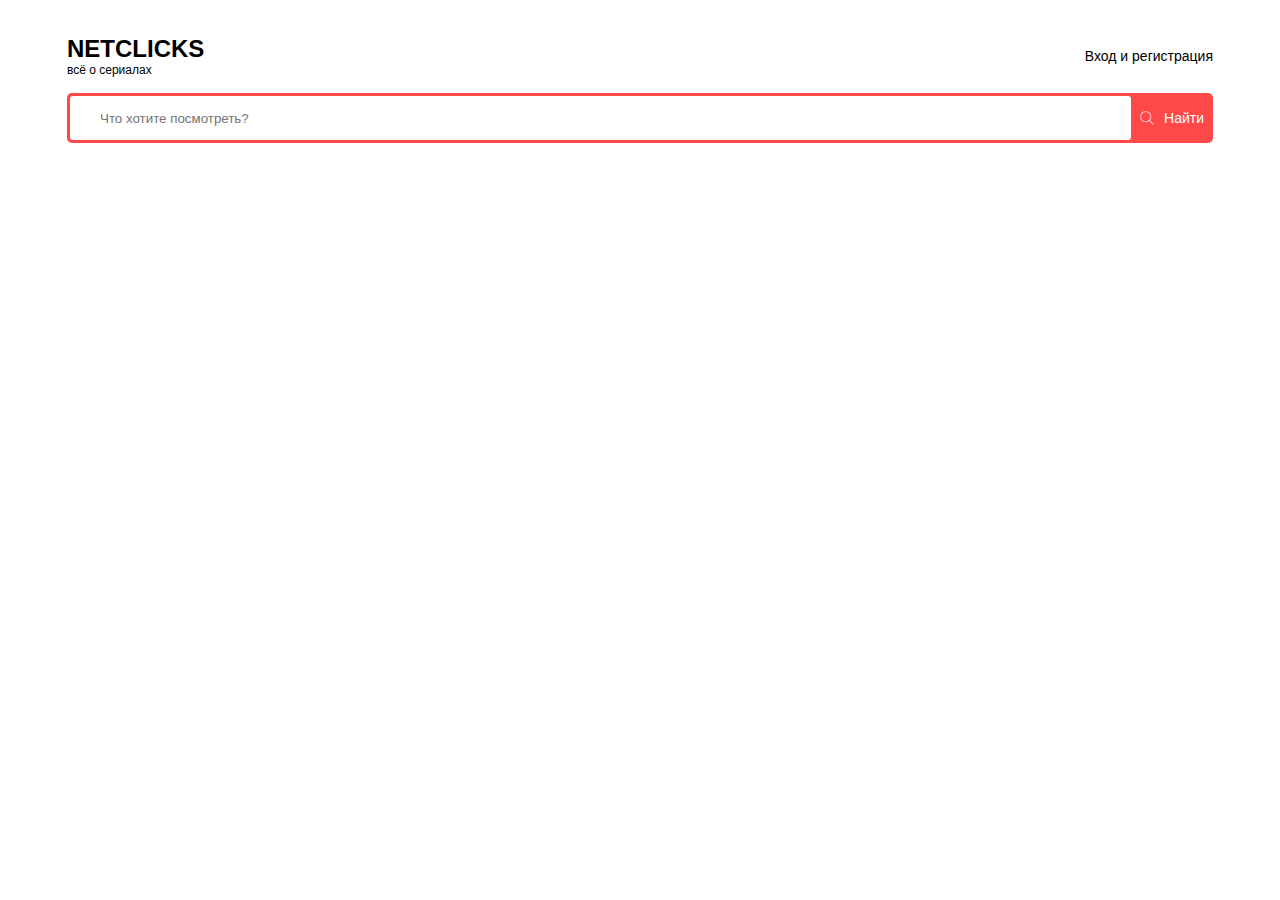
==== index.html @ 92b27bd5 "start" ====
<!DOCTYPE html>
<html lang="en">

<head>
	<meta charset="UTF-8">
	<meta name="viewport" content="width=device-width, initial-scale=1.0">
	<title>Netclicks</title>
	<link rel="stylesheet" href="./style.css">
</head>

<body>

	<header class="header">
		<div class="container">
			<div class="header-box">
				<div class="header-logo">
					<h1>NETCLICKS</h1>
					<p>всё о сериалах</p>
				</div>
				<div class="header-controls">
					<a href="#">Вход и регистрация</a>
				</div>
				<div class="header-controls--mobile">
					<img src="./images/burger.svg" alt="burger">
				</div>
			</div>
		</div>
	</header>
	<main>
		<section class="search">
			<div class="container">
				<div class="search-box">
					<input type="text" placeholder="Что хотите посмотреть?">
					<button>
						<img src="./images/search.svg" alt="search">
						<span>Найти</span>
					</button>
				</div>
			</div>
		</section>
		<section class="content">
			<div class="container"></div>
		</section>
	</main>

</body>

</html>
---- style.css ----
* {
	box-sizing: border-box;
}

body {
	margin: 0;
	padding: 0;
}

.container {
	max-width: 1194px;
	padding: 0 24px;
	margin: 0 auto;
}

.header {
	margin: 34px 0 15px 0;
}

.header-box {
	display: flex;
	justify-content: space-between;
	align-items: center;
}

.header-logo h1 {
	font-family: Inter, sans-serif;
	font-size: 24px;
	font-weight: 700;
	line-height: 29px;
	margin: 0;
}

.header-logo p {
	font-family: Inter, sans-serif;
	font-size: 12px;
	font-weight: 300;
	line-height: 15px;
	margin: 0;
}

.header-controls a {
	font-family: Inter, sans-serif;
	font-size: 14px;
	font-weight: 400;
	line-height: 17px;
	text-decoration: none;
	color: rgb(0, 0, 0);
}

.header-controls a:hover {
	color: rgb(255, 73, 73);
}

.header-controls--mobile {
	display: none;
	align-self: flex-start;
}

.search-box {
	height: 50px;
	display: flex;
	justify-content: space-between;
	align-items: center;
	gap: 3px;
	padding: 3px;
	border-radius: 5px;
	background: rgb(255, 73, 73);
}

.search-box input {
	flex-grow: 1;
	height: 100%;
	min-width: 0;
	padding: 0 30px;
	border: none;
	outline: none;
	border-radius: 3px;
	background: rgb(255, 255, 255);
}

.search-box button {
	height: 100%;
	display: flex;
	align-items: center;
	gap: 10px;
	background-color: rgb(255, 73, 73);
	border: none;
	color: rgb(255, 255, 255);
	font-family: Inter, sans-serif;
	font-size: 14px;
	font-weight: 400;
	line-height: 17px;
	cursor: pointer;
}

@media (max-width: 768px) {
	.header-controls {
		display: none;
	}

	.header-controls--mobile {
		display: block;
	}

	.search-box input {
		padding: 0 15px;
	}
}
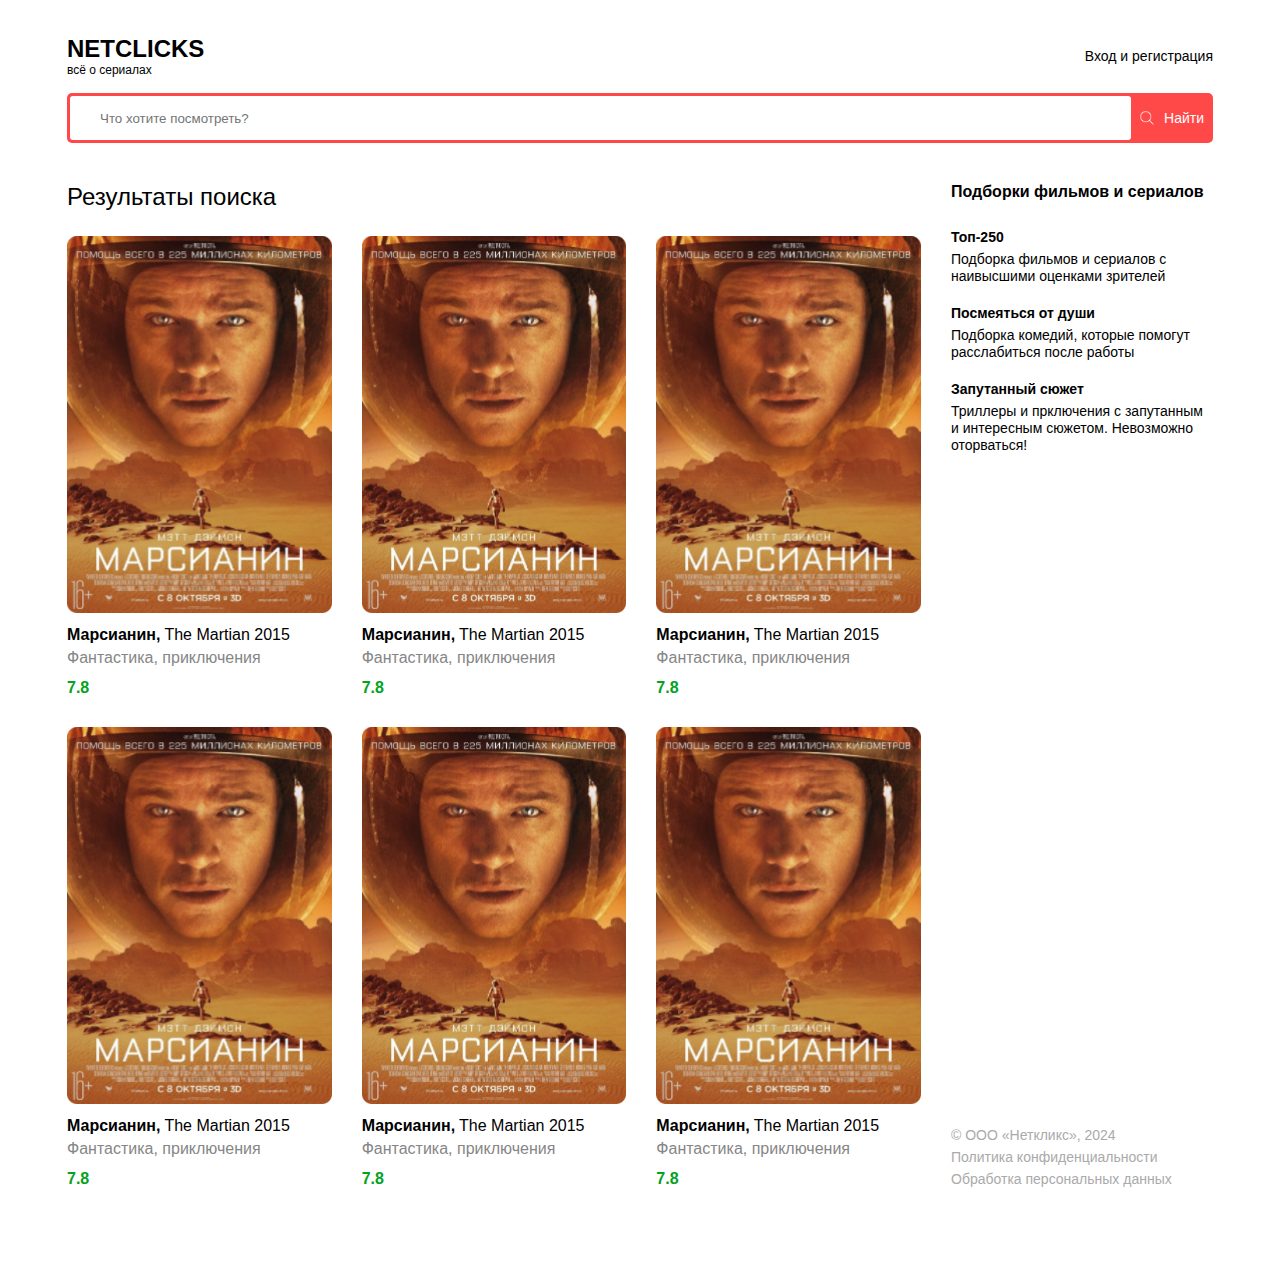
==== commit bc82337a: "second day" ====
--- a/index.html
+++ b/index.html
@@ -39,7 +39,111 @@
 			</div>
 		</section>
 		<section class="content">
-			<div class="container"></div>
+			<div class="container">
+				<div class="content-box">
+					<div class="content-main">
+						<h2 class="content-main__title">Результаты поиска</h2>
+						<div class="content-cards">
+							<div class="content-cards__item">
+								<div class="content-cards__item--img">
+									<img src="./images/pic.png" alt="film">
+								</div>
+								<div class="content-cards__item--title">
+									<h5>Марсианин,</h5>
+									<span>The Martian 2015</span>
+								</div>
+								<p class="content-cards__item--description">Фантастика, приключения</p>
+								<p class="content-cards__item--rating">7.8</p>
+							</div>
+							<div class="content-cards__item">
+								<div class="content-cards__item--img">
+									<img src="./images/pic.png" alt="film">
+								</div>
+								<div class="content-cards__item--title">
+									<h5>Марсианин,</h5>
+									<span>The Martian 2015</span>
+								</div>
+								<p class="content-cards__item--description">Фантастика, приключения</p>
+								<p class="content-cards__item--rating">7.8</p>
+							</div>
+							<div class="content-cards__item">
+								<div class="content-cards__item--img">
+									<img src="./images/pic.png" alt="film">
+								</div>
+								<div class="content-cards__item--title">
+									<h5>Марсианин,</h5>
+									<span>The Martian 2015</span>
+								</div>
+								<p class="content-cards__item--description">Фантастика, приключения</p>
+								<p class="content-cards__item--rating">7.8</p>
+							</div>
+							<div class="content-cards__item">
+								<div class="content-cards__item--img">
+									<img src="./images/pic.png" alt="film">
+								</div>
+								<div class="content-cards__item--title">
+									<h5>Марсианин,</h5>
+									<span>The Martian 2015</span>
+								</div>
+								<p class="content-cards__item--description">Фантастика, приключения</p>
+								<p class="content-cards__item--rating">7.8</p>
+							</div>
+							<div class="content-cards__item">
+								<div class="content-cards__item--img">
+									<img src="./images/pic.png" alt="film">
+								</div>
+								<div class="content-cards__item--title">
+									<h5>Марсианин,</h5>
+									<span>The Martian 2015</span>
+								</div>
+								<p class="content-cards__item--description">Фантастика, приключения</p>
+								<p class="content-cards__item--rating">7.8</p>
+							</div>
+							<div class="content-cards__item">
+								<div class="content-cards__item--img">
+									<img src="./images/pic.png" alt="film">
+								</div>
+								<div class="content-cards__item--title">
+									<h5>Марсианин,</h5>
+									<span>The Martian 2015</span>
+								</div>
+								<p class="content-cards__item--description">Фантастика, приключения</p>
+								<p class="content-cards__item--rating">7.8</p>
+							</div>
+						</div>
+					</div>
+					<div class="content-sidebar">
+						<div class="content-sidebar__info">
+							<h4 class="content-sidebar__info--title">Подборки фильмов и сериалов</h4>
+							<div class="content-sidebar__info--wrapper">
+								<div class="content-sidebar__info--item">
+									<h5>Топ-250</h5>
+									<p>Подборка фильмов и сериалов
+										с наивысшими оценками
+										зрителей</p>
+								</div>
+								<div class="content-sidebar__info--item">
+									<h5>Посмеяться от души</h5>
+									<p>Подборка комедий, которые
+										помогут расслабиться после
+										работы</p>
+								</div>
+								<div class="content-sidebar__info--item">
+									<h5>Запутанный сюжет</h5>
+									<p>Триллеры и прключения
+										с запутанным и интересным
+										сюжетом. Невозможно оторваться!</p>
+								</div>
+							</div>
+						</div>
+						<div class="content-sidebar__footer">
+							<p>© ООО «Неткликс», 2024</p>
+							<a href="#">Политика конфиденциальности</a>
+							<a href="#">Обработка персональных данных</a>
+						</div>
+					</div>
+				</div>
+			</div>
 		</section>
 	</main>
 
--- a/style.css
+++ b/style.css
@@ -55,6 +55,10 @@
 .header-controls--mobile {
 	display: none;
 	align-self: flex-start;
+}
+
+.search {
+	margin-bottom: 39px;
 }
 
 .search-box {
@@ -94,6 +98,283 @@
 	cursor: pointer;
 }
 
+.content {
+	margin-bottom: 94px;
+}
+
+.content-box {
+	display: flex;
+	justify-content: space-between;
+	gap: 30px;
+}
+
+.content-main {
+	flex-grow: 1;
+}
+
+.content-main__title {
+	color: rgb(0, 0, 0);
+	font-family: Inter, sans-serif;
+	font-size: 24px;
+	font-weight: 500;
+	line-height: 29px;
+	margin: 0 0 25px 0;
+}
+
+.content-cards {
+	display: flex;
+	flex-wrap: wrap;
+	gap: 30px;
+}
+
+.content-cards__item {
+	width: calc((100% - (30px *2)) / 3);
+}
+
+.content-cards__item--img {
+	width: 100%;
+	display: block;
+}
+
+.content-cards__item--img img {
+	width: 100%;
+	display: block;
+	margin-bottom: 12px;
+}
+
+.content-cards__item--title {
+	display: flex;
+	flex-wrap: wrap;
+	gap: 4px;
+	margin-bottom: 4px;
+}
+
+.content-cards__item--title h5,
+.content-cards__item--title span {
+	font-family: Inter, sans-serif;
+	font-size: 16px;
+	line-height: 19px;
+	margin: 0;
+}
+
+.content-cards__item--title span {
+	font-weight: 400;
+}
+
+.content-cards__item--title h5 {
+	font-weight: 700;
+}
+
+.content-cards__item--description {
+	color: rgb(134, 134, 134);
+	font-family: Inter, sans-serif;
+	font-size: 16px;
+	font-weight: 400;
+	line-height: 19px;
+	margin: 0 0 11px 0;
+}
+
+.content-cards__item--rating {
+	color: rgb(4, 163, 30);
+	font-family: Inter, sans-serif;
+	font-size: 16px;
+	font-weight: 700;
+	line-height: 19px;
+	margin: 0;
+}
+
+.content-sidebar {
+	width: 262px;
+	min-width: 262px;
+	display: flex;
+	flex-direction: column;
+	justify-content: space-between;
+}
+
+.content-sidebar__info {
+	margin-bottom: 120px;
+}
+
+.content-sidebar__info--title {
+	color: rgb(0, 0, 0);
+	font-family: Inter, sans-serif;
+	font-size: 16px;
+	font-weight: 700;
+	line-height: 19px;
+	margin: 0 0 28px 0;
+}
+
+.content-sidebar__info--wrapper {
+	display: flex;
+	flex-direction: column;
+	gap: 20px;
+}
+
+.content-sidebar__info--item {
+	display: flex;
+	flex-direction: column;
+}
+
+.content-sidebar__info--item h5,
+.content-sidebar__info--item p {
+	color: rgb(0, 0, 0);
+	font-family: Inter, sans-serif;
+	font-size: 14px;
+	line-height: 17px;
+	margin: 0;
+}
+
+.content-sidebar__info--item h5 {
+	font-weight: 700;
+	margin-bottom: 5px;
+}
+
+.content-sidebar__info--item p {
+	font-weight: 400;
+}
+
+.content-sidebar__footer {
+	display: flex;
+	flex-direction: column;
+	gap: 5px;
+}
+
+.content-sidebar__footer p,
+.content-sidebar__footer a {
+	color: rgb(170, 170, 170);
+	font-family: Inter, sans-serif;
+	font-size: 14px;
+	font-weight: 400;
+	line-height: 17px;
+}
+
+.content-sidebar__footer p {
+	margin: 0;
+}
+
+.content-sidebar__footer a {
+	text-decoration: none;
+}
+
+.content-sidebar__footer a:hover {
+	color: rgb(255, 73, 73);
+}
+
+.content-film {
+	flex-grow: 1;
+	display: flex;
+	justify-content: space-between;
+	gap: 28px;
+}
+
+.content-film__img {
+	width: calc((100%-28px)/2);
+	display: flex;
+	justify-content: center;
+}
+
+.content-film__img img {
+	width: 100%;
+	display: block;
+	min-width: 450px;
+	max-width: 450px;
+}
+
+.content-film__info {
+	width: calc((100%-28px)/2);
+	display: flex;
+	flex-direction: column;
+	justify-content: space-between;
+	gap: 30px;
+}
+
+.content-film__info--title {
+	display: flex;
+	flex-wrap: wrap;
+	gap: 4px;
+	margin-bottom: 3px;
+}
+
+.content-film__info--title h1,
+.content-film__info--title span {
+	color: rgb(0, 0, 0);
+	font-family: Inter, sans-serif;
+	font-size: 24px;
+	line-height: 29px;
+	margin: 0;
+}
+
+.content-film__info--title h1 {
+	font-weight: 700;
+}
+
+.content-film__info--title span {
+	font-weight: 400;
+}
+
+.content-film__info--content>*:last-child {
+	margin-bottom: 0;
+}
+
+.content-film__info--description {
+	color: rgb(134, 134, 134);
+	font-family: Inter, sans-serif;
+	font-size: 16px;
+	font-weight: 400;
+	line-height: 19px;
+	margin: 0 0 2px 0;
+}
+
+.content-film__info--raiting {
+	color: rgb(4, 163, 30);
+	font-family: Inter, sans-serif;
+	font-size: 16px;
+	font-weight: 700;
+	line-height: 19px;
+	margin: 0 0 29px 0;
+}
+
+.content-film__info--text {
+	color: rgb(0, 0, 0);
+	font-family: Inter, sans-serif;
+	font-size: 14px;
+	font-weight: 400;
+	line-height: 17px;
+	margin: 0 0 18px 0;
+}
+
+.content-film__info--controls button {
+	padding: 16px 98px;
+	color: rgb(255, 255, 255);
+	font-family: Inter, sans-serif;
+	font-size: 14px;
+	font-weight: 400;
+	line-height: 17px;
+	border-radius: 5px;
+	background-color: rgb(255, 73, 73);
+	border: none;
+	outline: none;
+	cursor: pointer;
+}
+
+@media (max-width: 991px) {
+	.content-cards__item {
+		width: calc(100% - 30px) / 2);
+	}
+
+	.content-film {
+		flex-direction: column;
+	}
+
+	.content-film__img {
+		width: 100%;
+	}
+
+	.content-film__info {
+		width: 100%;
+	}
+}
+
 @media (max-width: 768px) {
 	.header-controls {
 		display: none;
@@ -106,4 +387,19 @@
 	.search-box input {
 		padding: 0 15px;
 	}
+
+	.content-box {
+		flex-direction: column;
+	}
+
+	.content-sidebar {
+		width: 100%;
+	}
+}
+
+@media (max-width:480px) {
+	.content-cards__item {
+		width: 100%;
+		min-width: 100%;
+	}
 }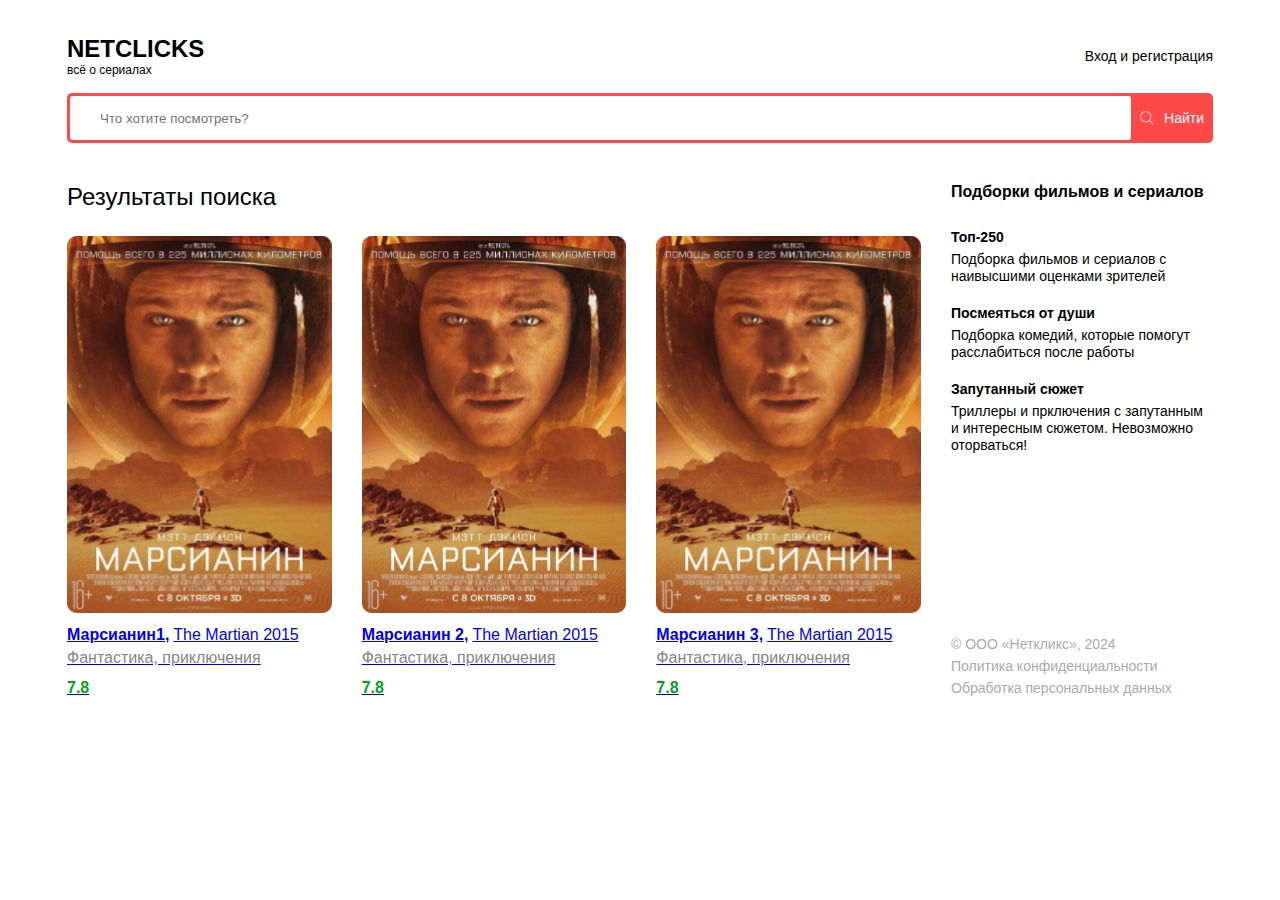
==== commit cff1f9d4: "add script" ====
--- a/index.html
+++ b/index.html
@@ -5,6 +5,7 @@
 	<meta charset="UTF-8">
 	<meta name="viewport" content="width=device-width, initial-scale=1.0">
 	<title>Netclicks</title>
+	<script src="./script.js" defer></script>
 	<link rel="stylesheet" href="./style.css">
 </head>
 
@@ -30,8 +31,8 @@
 		<section class="search">
 			<div class="container">
 				<div class="search-box">
-					<input type="text" placeholder="Что хотите посмотреть?">
-					<button>
+					<input id="search-input" type="text" placeholder="Что хотите посмотреть?">
+					<button id="search-button">
 						<img src="./images/search.svg" alt="search">
 						<span>Найти</span>
 					</button>
@@ -44,7 +45,7 @@
 					<div class="content-main">
 						<h2 class="content-main__title">Результаты поиска</h2>
 						<div class="content-cards">
-							<div class="content-cards__item">
+							<a href="./film.html" class="content-cards__item">
 								<div class="content-cards__item--img">
 									<img src="./images/pic.png" alt="film">
 								</div>
@@ -54,8 +55,8 @@
 								</div>
 								<p class="content-cards__item--description">Фантастика, приключения</p>
 								<p class="content-cards__item--rating">7.8</p>
-							</div>
-							<div class="content-cards__item">
+							</a>
+							<a href="./film.html" class="content-cards__item">
 								<div class="content-cards__item--img">
 									<img src="./images/pic.png" alt="film">
 								</div>
@@ -65,8 +66,8 @@
 								</div>
 								<p class="content-cards__item--description">Фантастика, приключения</p>
 								<p class="content-cards__item--rating">7.8</p>
-							</div>
-							<div class="content-cards__item">
+							</a>
+							<a href="./film.html" class="content-cards__item">
 								<div class="content-cards__item--img">
 									<img src="./images/pic.png" alt="film">
 								</div>
@@ -76,8 +77,8 @@
 								</div>
 								<p class="content-cards__item--description">Фантастика, приключения</p>
 								<p class="content-cards__item--rating">7.8</p>
-							</div>
-							<div class="content-cards__item">
+							</a>
+							<a href="./film.html" class="content-cards__item">
 								<div class="content-cards__item--img">
 									<img src="./images/pic.png" alt="film">
 								</div>
@@ -87,8 +88,8 @@
 								</div>
 								<p class="content-cards__item--description">Фантастика, приключения</p>
 								<p class="content-cards__item--rating">7.8</p>
-							</div>
-							<div class="content-cards__item">
+							</a>
+							<a href="./film.html" class="content-cards__item">
 								<div class="content-cards__item--img">
 									<img src="./images/pic.png" alt="film">
 								</div>
@@ -98,8 +99,8 @@
 								</div>
 								<p class="content-cards__item--description">Фантастика, приключения</p>
 								<p class="content-cards__item--rating">7.8</p>
-							</div>
-							<div class="content-cards__item">
+							</a>
+							<a href="./film.html" class="content-cards__item">
 								<div class="content-cards__item--img">
 									<img src="./images/pic.png" alt="film">
 								</div>
@@ -109,7 +110,7 @@
 								</div>
 								<p class="content-cards__item--description">Фантастика, приключения</p>
 								<p class="content-cards__item--rating">7.8</p>
-							</div>
+							</a>
 						</div>
 					</div>
 					<div class="content-sidebar">
